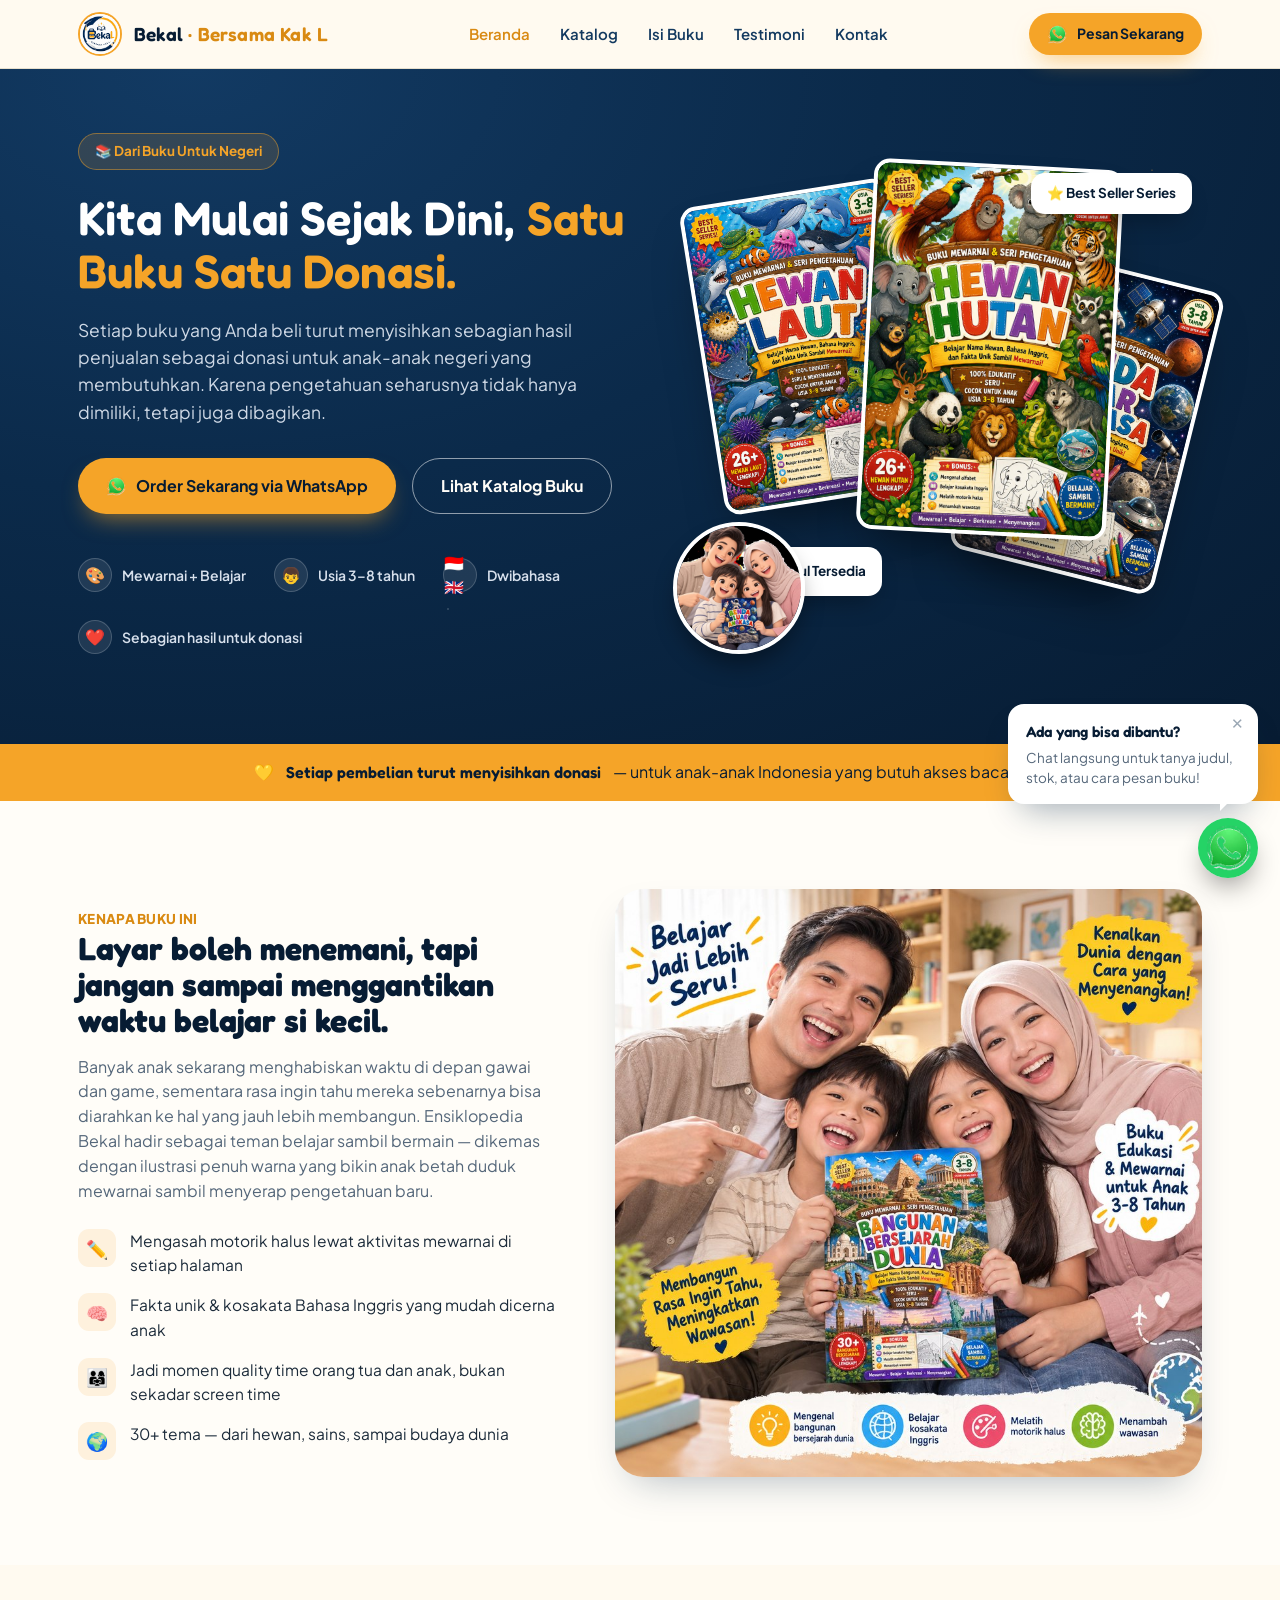
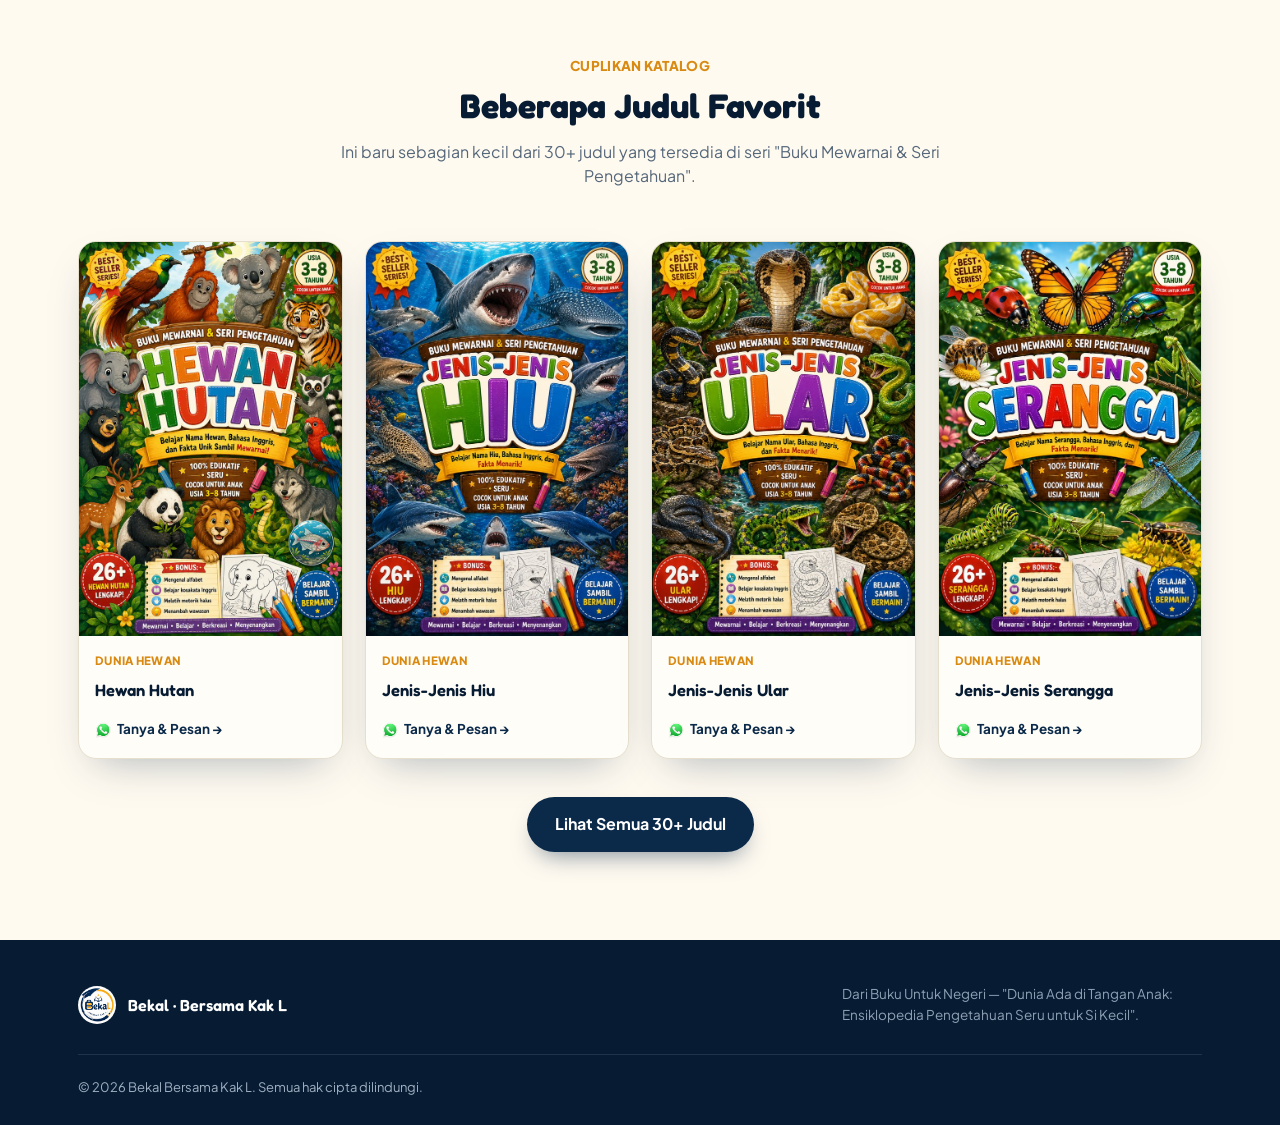
==== index.html @ 168c4c7b "Add files via upload" ====
<!DOCTYPE html>
<html lang="id">
<head>
<meta charset="UTF-8">
<meta name="viewport" content="width=device-width, initial-scale=1.0">
<title>Dari Buku Untuk Negeri — Ensiklopedia Pengetahuan Seru untuk Si Kecil | Bekal</title>
<meta name="description" content="Buku mewarnai & ensiklopedia pengetahuan untuk anak usia 3-8 tahun. Setiap pembelian turut berdonasi untuk anak-anak negeri yang membutuhkan.">
<link rel="preconnect" href="https://fonts.googleapis.com">
<link rel="preconnect" href="https://fonts.gstatic.com" crossorigin>
<link href="https://fonts.googleapis.com/css2?family=Fredoka:wght@400;500;600;700&family=Plus+Jakarta+Sans:ital,wght@0,400;0,500;0,600;0,700;0,800;1,500&display=swap" rel="stylesheet">
<link rel="stylesheet" href="css/style.css">
</head>
<body>

<header>
  <div class="nav">
    <a class="brand" href="index.html">
      <img src="images/logo.jpg" alt="Logo Bekal Bersama Kak L">
      <span class="brand-name">Bekal<span> · Bersama Kak L</span></span>
    </a>
    <nav class="nav-links">
      <a href="index.html" class="active">Beranda</a>
      <a href="katalog.html">Katalog</a>
      <a href="isi-buku.html">Isi Buku</a>
      <a href="testimoni.html">Testimoni</a>
      <a href="kontak.html">Kontak</a>
    </nav>
    <div class="nav-cta">
      <a class="btn btn-gold btn-small" href="https://wa.me/6282175756560?text=Halo%20Kak%20L%2C%20saya%20mau%20pesan%20buku%20Ensiklopedia%20Pengetahuan%20untuk%20anak%20saya" target="_blank" rel="noopener">
        <img src="images/icons/wa-icon.png" alt="" class="wa-ico"> <span class="long">Pesan Sekarang</span>
      </a>
    </div>
  </div>
</header>

<section class="hero" id="top">
  <div class="wrap hero-grid">
    <div>
      <div class="eyebrow-pill">📚 Dari Buku Untuk Negeri</div>
      <h1>Kita Mulai Sejak Dini, <em>Satu Buku Satu Donasi.</em></h1>
      <p class="sub">Setiap buku yang Anda beli turut menyisihkan sebagian hasil penjualan sebagai donasi untuk anak-anak negeri yang membutuhkan. Karena pengetahuan seharusnya tidak hanya dimiliki, tetapi juga dibagikan.</p>
      <div class="hero-actions">
        <a class="btn btn-gold" href="https://wa.me/6282175756560?text=Halo%20Kak%20L%2C%20saya%20mau%20pesan%20buku%20Ensiklopedia%20Pengetahuan%20untuk%20anak%20saya" target="_blank" rel="noopener">
          <img src="images/icons/wa-icon.png" alt="" class="wa-ico"> Order Sekarang via WhatsApp
        </a>
        <a class="btn btn-outline" href="katalog.html">Lihat Katalog Buku</a>
      </div>
      <div class="trust-row">
        <div class="trust-item"><span class="dot">🎨</span> Mewarnai + Belajar</div>
        <div class="trust-item"><span class="dot">👦</span> Usia 3–8 tahun</div>
        <div class="trust-item"><span class="dot">🇮🇩🇬🇧</span> Dwibahasa</div>
        <div class="trust-item"><span class="dot">❤️</span> Sebagian hasil untuk donasi</div>
      </div>
    </div>
    <div class="hero-stack">
      <div class="stack-card stack-1" data-slug="hewan-laut"><img src="images/covers/hewan-laut.jpg" alt="Cover buku Jenis-Jenis Hewan Laut"></div>
      <div class="stack-card stack-2" data-slug="hewan-hutan"><img src="images/covers/hewan-hutan.jpg" alt="Cover buku Hewan Hutan"></div>
      <div class="stack-card stack-3" data-slug="luar-angkasa"><img src="images/covers/luar-angkasa.jpg" alt="Cover buku Benda Luar Angkasa"></div>
      <div class="badge-float b1"><span class="num">30+</span> Judul Tersedia</div>
      <div class="badge-float b2">⭐ Best Seller Series</div>
      <div class="kid-peek" aria-hidden="true">
        <img src="images/promo/family-photo-2.jpg" alt="">
      </div>
    </div>
  </div>
</section>

<div class="strip">
  <div class="wrap">
    <span>💛</span> <strong>Setiap pembelian turut menyisihkan donasi</strong> — untuk anak-anak Indonesia yang butuh akses bacaan
  </div>
</div>

<section class="why" id="kenapa">
  <div class="wrap why-grid">
    <div class="why-copy reveal">
      <span class="kicker">KENAPA BUKU INI</span>
      <h2>Layar boleh menemani, tapi jangan sampai menggantikan waktu belajar si kecil.</h2>
      <p>Banyak anak sekarang menghabiskan waktu di depan gawai dan game, sementara rasa ingin tahu mereka sebenarnya bisa diarahkan ke hal yang jauh lebih membangun. Ensiklopedia Bekal hadir sebagai teman belajar sambil bermain — dikemas dengan ilustrasi penuh warna yang bikin anak betah duduk mewarnai sambil menyerap pengetahuan baru.</p>
      <ul class="why-list">
        <li><span class="ico">✏️</span> Mengasah motorik halus lewat aktivitas mewarnai di setiap halaman</li>
        <li><span class="ico">🧠</span> Fakta unik & kosakata Bahasa Inggris yang mudah dicerna anak</li>
        <li><span class="ico">👨‍👩‍👧</span> Jadi momen quality time orang tua dan anak, bukan sekadar screen time</li>
        <li><span class="ico">🌍</span> 30+ tema — dari hewan, sains, sampai budaya dunia</li>
      </ul>
    </div>
    <div class="why-visual reveal">
      <img src="images/promo/family-photo.jpg" alt="Ayah, ibu, dan dua anak tersenyum bahagia sambil memegang buku Bangunan Bersejarah Dunia">
    </div>
  </div>
</section>

<section class="catalog" id="katalog-preview">
  <div class="wrap">
    <div class="section-head">
      <span class="kicker">CUPLIKAN KATALOG</span>
      <h2>Beberapa Judul Favorit</h2>
      <p>Ini baru sebagian kecil dari 30+ judul yang tersedia di seri "Buku Mewarnai & Seri Pengetahuan".</p>
    </div>
    <div class="cat-grid" id="catPreview">
      <!-- diisi otomatis oleh scripts/main.js -->
    </div>
    <div class="cat-more">
      <a class="btn btn-navy" href="katalog.html">Lihat Semua 30+ Judul</a>
    </div>
  </div>
</section>

<footer>
  <div class="wrap">
    <div class="foot-top">
      <div class="foot-brand">
        <img src="images/logo.jpg" alt="Logo Bekal">
        <span>Bekal · Bersama Kak L</span>
      </div>
      <div style="max-width:360px; font-size:13.5px; color:#8fa1b5;">
        Dari Buku Untuk Negeri — "Dunia Ada di Tangan Anak: Ensiklopedia Pengetahuan Seru untuk Si Kecil".
      </div>
    </div>
    <div class="foot-bottom">
      <span>© 2026 Bekal Bersama Kak L. Semua hak cipta dilindungi.</span>
    </div>
  </div>
</footer>

<div class="float-wa-wrap">
  <div class="wa-tooltip" id="waTooltip">
    <button class="wa-tooltip-close" id="waTooltipClose" aria-label="Tutup">✕</button>
    <p class="wa-tooltip-title">Ada yang bisa dibantu?</p>
    <p class="wa-tooltip-text">Chat langsung untuk tanya judul, stok, atau cara pesan buku!</p>
  </div>
  <a class="float-wa" href="https://wa.me/6282175756560?text=Halo%20Kak%20L%2C%20saya%20mau%20pesan%20buku%20Ensiklopedia%20Pengetahuan%20untuk%20anak%20saya" target="_blank" rel="noopener" aria-label="Order sekarang via WhatsApp">
    <span class="float-wa-ring"></span>
    <span class="float-wa-icon"><img src="images/icons/wa-icon.png" alt="Chat WhatsApp"></span>
  </a>
</div>

<script src="scripts/books.js"></script>
<script src="scripts/reviews.js"></script>
<script src="scripts/main.js"></script>
<script src="scripts/interactive.js"></script>

</body>
</html>
---- css/style.css ----
:root{
  --navy: #0b2a4a;
  --navy-deep: #071c33;
  --navy-soft: #12395f;
  --gold: #f5a428;
  --gold-deep: #d98a12;
  --cream: #fffaf0;
  --paper: #fffdf8;
  --ink: #1c2b3a;
  --ink-soft: #55677a;
  --line: #e7dfcd;
  --coral: #ef6f5b;
  --leaf: #3f9161;
  --radius-s: 10px;
  --radius-m: 18px;
  --radius-l: 28px;
  --shadow: 0 18px 40px -18px rgba(11,42,74,0.35);
  --maxw: 1180px;
}
*{box-sizing:border-box;}
html{scroll-behavior:smooth;}
body{
  margin:0;
  font-family:'Plus Jakarta Sans', sans-serif;
  color:var(--ink);
  background:var(--cream);
  line-height:1.55;
  -webkit-font-smoothing:antialiased;
}
img{max-width:100%; display:block;}
a{color:inherit;}
h1,h2,h3,h4{
  font-family:'Fredoka', sans-serif;
  margin:0;
  line-height:1.12;
  color:var(--navy-deep);
}
.wrap{max-width:var(--maxw); margin:0 auto; padding:0 28px;}
.btn{
  display:inline-flex; align-items:center; gap:10px;
  font-family:'Plus Jakarta Sans', sans-serif;
  font-weight:700; font-size:16px;
  padding:15px 28px; border-radius:999px;
  text-decoration:none; cursor:pointer; border:none;
  transition:transform .18s ease, box-shadow .18s ease;
  white-space:nowrap;
}
.btn:hover{transform:translateY(-2px);}
.btn-gold{
  background:var(--gold); color:var(--navy-deep);
  box-shadow:0 12px 24px -10px rgba(245,164,40,0.65);
}
.btn-gold:hover{background:var(--gold-deep);}
.btn-outline{
  background:transparent; color:var(--paper);
  border:1.5px solid rgba(255,255,255,0.55);
}
.btn-outline:hover{background:rgba(255,255,255,0.12);}
.btn-navy{
  background:var(--navy); color:#fff;
  box-shadow:0 12px 24px -10px rgba(11,42,74,0.55);
}
.btn-small{padding:10px 18px; font-size:14px;}
.wa-ico{width:20px; height:auto; border-radius:0; display:inline-block; vertical-align:middle;}
.wa-ico-sm{width:16px; border-radius:0;}

/* ---------- NAV ---------- */
header{
  position:sticky; top:0; z-index:50;
  background:rgba(255,250,240,0.92);
  backdrop-filter:blur(8px);
  border-bottom:1px solid var(--line);
}
.nav{
  display:flex; align-items:center; justify-content:space-between;
  padding:12px 28px; max-width:var(--maxw); margin:0 auto;
}
.brand{display:flex; align-items:center; gap:12px; text-decoration:none;}
.brand img{width:44px; height:44px; border-radius:50%; object-fit:cover; border:2px solid var(--gold);}
.brand-name{font-family:'Fredoka'; font-weight:600; font-size:19px; color:var(--navy-deep); letter-spacing:.2px;}
.brand-name span{color:var(--gold-deep);}
.nav-links{display:flex; gap:30px; align-items:center;}
.nav-links a{
  text-decoration:none; color:var(--navy-soft); font-weight:600; font-size:15px;
}
.nav-links a.active{color:var(--gold-deep);}
.nav-cta{display:flex; align-items:center; gap:18px;}

@media (max-width:860px){
  .nav-links{display:none;}
  .nav-cta .btn span.long{display:none;}
}

/* ---------- HERO ---------- */
.hero{
  position:relative;
  background:radial-gradient(120% 140% at 15% 0%, #123a63 0%, var(--navy) 45%, var(--navy-deep) 100%);
  color:#fff; overflow:hidden;
  padding:64px 0 90px;
}
.hero::before{
  content:"";
  position:absolute; inset:0;
  background-image:
    radial-gradient(2px 2px at 10% 20%, rgba(245,164,40,0.55) 0, transparent 60%),
    radial-gradient(2px 2px at 90% 15%, rgba(245,164,40,0.4) 0, transparent 60%),
    radial-gradient(3px 3px at 75% 70%, rgba(245,164,40,0.3) 0, transparent 60%),
    radial-gradient(2px 2px at 35% 80%, rgba(255,255,255,0.35) 0, transparent 60%);
  pointer-events:none;
}
.hero-grid{
  display:grid; grid-template-columns:1.05fr 0.95fr; gap:48px; align-items:center;
  position:relative; z-index:2;
}
.eyebrow-pill{
  display:inline-flex; align-items:center; gap:8px;
  background:rgba(245,164,40,0.15); border:1px solid rgba(245,164,40,0.45);
  color:var(--gold); font-weight:700; font-size:13.5px;
  padding:7px 16px; border-radius:999px; margin-bottom:22px;
}
.hero h1{
  font-size:47px; color:#fff; font-weight:600; letter-spacing:.2px;
  max-width:600px;
}
.hero h1 em{
  font-style:normal; color:var(--gold);
}
.hero p.sub{
  margin-top:20px; font-size:17.5px; color:#cfd9e6; max-width:520px;
}
.hero-actions{display:flex; gap:16px; margin-top:32px; flex-wrap:wrap;}
.trust-row{
  display:flex; gap:28px; margin-top:44px; flex-wrap:wrap;
}
.trust-item{display:flex; align-items:center; gap:10px; color:#d7e0ec; font-size:14px; font-weight:600;}
.trust-item .dot{
  width:34px; height:34px; border-radius:50%; background:rgba(255,255,255,0.09);
  display:flex; align-items:center; justify-content:center; font-size:16px; flex-shrink:0;
  border:1px solid rgba(255,255,255,0.18);
}

.hero-stack{position:relative; height:460px;}
.stack-card{
  position:absolute; width:230px; border-radius:16px; overflow:hidden;
  box-shadow:0 30px 50px -20px rgba(0,0,0,0.55);
  border:4px solid #fff; cursor:pointer;
  transition:transform .2s ease;
}
.stack-card:hover{transform:translateY(-6px) scale(1.02);}
.stack-card img{width:100%; height:100%; object-fit:cover;}
.stack-1{ left:2%; top:6%; transform:rotate(-9deg); width:210px; z-index:1;}
.stack-2{ left:34%; top:0; transform:rotate(3deg); width:250px; z-index:3;}
.stack-3{ left:57%; top:22%; transform:rotate(14deg); width:210px; z-index:2;}
.badge-float{
  position:absolute; background:#fff; color:var(--navy-deep);
  border-radius:14px; padding:10px 16px; font-weight:700; font-size:13.5px;
  box-shadow:0 14px 24px -10px rgba(0,0,0,0.35);
  display:flex; align-items:center; gap:8px; z-index:4;
}
.badge-float.b1{ bottom:6%; left:6%; }
.badge-float.b2{ top:2%; right:2%; }
.badge-float .num{ font-family:'Fredoka'; font-size:19px; color:var(--gold-deep);}

@media (max-width:900px){
  .hero-grid{grid-template-columns:1fr;}
  .hero h1{font-size:36px;}
  .hero-stack{height:340px; margin-top:10px;}
  .stack-1,.stack-2,.stack-3{width:150px;}
  .stack-2{left:28%;}
  .stack-3{left:56%; top:16%;}
}

/* ---------- DONATION STRIP ---------- */
.strip{
  background:var(--gold);
  color:var(--navy-deep);
  padding:16px 0;
}
.strip .wrap{display:flex; align-items:center; justify-content:center; gap:12px; text-align:center; flex-wrap:wrap;}
.strip strong{font-family:'Fredoka'; font-weight:600;}

/* ---------- SECTION HEADERS ---------- */
section{padding:88px 0;}
.section-head{max-width:640px; margin:0 auto 52px; text-align:center;}
.kicker{
  color:var(--gold-deep); font-weight:800; font-size:13.5px; letter-spacing:.3px;
}
.section-head h2{font-size:34px; margin-top:10px;}
.section-head p{color:var(--ink-soft); font-size:16px; margin-top:14px;}

/* ---------- PROBLEM / WHY ---------- */
.why{background:var(--paper);}
.why-grid{display:grid; grid-template-columns:0.9fr 1.1fr; gap:56px; align-items:center;}
.why-copy h2{font-size:32px;}
.why-copy p{color:var(--ink-soft); margin-top:16px; font-size:16px;}
.why-list{list-style:none; margin:26px 0 0; padding:0; display:flex; flex-direction:column; gap:16px;}
.why-list li{display:flex; gap:14px; align-items:flex-start; font-size:15.5px;}
.why-list .ico{
  width:38px; height:38px; border-radius:11px; background:#fef1dd; color:var(--gold-deep);
  display:flex; align-items:center; justify-content:center; font-size:18px; flex-shrink:0;
}
.why-visual{
  border-radius:var(--radius-l);
  position:relative; overflow:hidden;
  box-shadow:var(--shadow);
}
.why-visual img{width:100%; height:100%; object-fit:cover; display:block;}

/* ---------- CATALOG ---------- */
.catalog{background:var(--cream);}
.cat-grid{
  display:grid; grid-template-columns:repeat(4, 1fr); gap:22px;
}
.cat-card{
  background:var(--paper); border-radius:var(--radius-m); overflow:hidden;
  border:1px solid var(--line); box-shadow:var(--shadow);
  display:flex; flex-direction:column;
}
.cat-card .thumb{aspect-ratio:2/3; overflow:hidden; background:#eee; cursor:pointer; position:relative;}
.cat-card .thumb img{width:100%; height:100%; object-fit:cover; transition:transform .25s ease;}
.cat-card .thumb:hover img{transform:scale(1.05);}
.cat-card .thumb::after{
  content:"🔍 Lihat";
  position:absolute; right:10px; bottom:10px;
  background:rgba(11,42,74,0.85); color:#fff; font-size:11.5px; font-weight:700;
  padding:5px 10px; border-radius:999px; opacity:0; transition:opacity .2s ease;
}
.cat-card .thumb:hover::after{opacity:1;}
.cat-body{padding:16px 16px 18px; display:flex; flex-direction:column; gap:8px; flex:1;}
.cat-tag{font-size:11.5px; font-weight:800; color:var(--gold-deep); letter-spacing:.3px;}
.cat-title{font-family:'Fredoka'; font-size:16.5px; color:var(--navy-deep); font-weight:600;}
.cat-order{
  margin-top:auto; display:inline-flex; align-items:center; gap:6px;
  color:var(--navy); font-weight:700; font-size:13.5px; text-decoration:none;
  padding-top:8px;
}
.cat-order:hover{color:var(--gold-deep);}
.cat-more{text-align:center; margin-top:38px;}

@media (max-width:980px){ .cat-grid{grid-template-columns:repeat(3,1fr);} }
@media (max-width:680px){ .cat-grid{grid-template-columns:repeat(2,1fr); gap:14px;} }

/* ---------- SAMPLE PAGES ---------- */
.sample{background:var(--navy-deep); color:#fff;}
.sample .section-head h2{color:#fff;}
.sample .section-head p{color:#b9c6d6;}
.sample-grid{display:grid; grid-template-columns:1fr 1fr 1fr; gap:26px; align-items:start;}
.sample-shot{
  border-radius:16px; overflow:hidden; border:5px solid #fff;
  box-shadow:0 24px 40px -18px rgba(0,0,0,0.6);
  transform:rotate(-2deg); cursor:pointer;
}
.sample-shot:nth-child(2){transform:rotate(1.5deg); margin-top:-14px;}
.sample-shot:nth-child(3){transform:rotate(-1deg);}
.sample-feat{
  display:grid; grid-template-columns:repeat(4,1fr); gap:18px; margin-top:56px;
}
.feat-item{
  background:rgba(255,255,255,0.06); border:1px solid rgba(255,255,255,0.12);
  border-radius:16px; padding:22px 18px; text-align:center;
}
.feat-item .ico{font-size:26px;}
.feat-item h4{color:#fff; font-size:15px; margin-top:10px;}
.feat-item p{color:#aebccc; font-size:13px; margin-top:6px;}

@media (max-width:900px){
  .sample-grid{grid-template-columns:1fr 1fr;}
  .sample-shot:nth-child(3){display:none;}
  .sample-feat{grid-template-columns:repeat(2,1fr);}
}

/* ---------- TESTIMONI ---------- */
.testi{background:var(--paper);}
.testi-grid{display:grid; grid-template-columns:repeat(3,1fr); gap:24px;}
.testi-card{
  background:var(--cream); border:1px solid var(--line); border-radius:var(--radius-m);
  padding:28px 26px;
}
.testi-stars{color:var(--gold-deep); font-size:15px; letter-spacing:2px;}
.testi-quote{margin-top:14px; font-size:15px; color:var(--ink); font-style:normal;}
.testi-who{display:flex; align-items:center; gap:12px; margin-top:20px;}
.testi-avatar{
  width:42px; height:42px; border-radius:50%; background:var(--navy);
  color:#fff; display:flex; align-items:center; justify-content:center;
  font-family:'Fredoka'; font-weight:600; font-size:15px;
}
.testi-name{font-weight:700; font-size:14px; color:var(--navy-deep);}
.testi-role{font-size:12.5px; color:var(--ink-soft);}
.testi-note{
  text-align:center; font-size:12.5px; color:var(--ink-soft); margin-top:30px;
}
@media (max-width:900px){ .testi-grid{grid-template-columns:1fr;} }

/* ---------- TEAM ---------- */
.team{background:var(--cream);}
.team-grid{display:flex; justify-content:center; gap:28px; flex-wrap:wrap;}
.team-card{
  background:var(--paper); border:1px solid var(--line); border-radius:var(--radius-m);
  padding:26px; text-align:center; width:210px; box-shadow:var(--shadow);
}
.team-avatar{
  width:84px; height:84px; border-radius:50%; margin:0 auto 14px;
  background:linear-gradient(145deg, var(--navy), var(--navy-soft));
  color:var(--gold); display:flex; align-items:center; justify-content:center;
  font-family:'Fredoka'; font-size:26px; font-weight:600;
  border:3px solid var(--gold);
}
.team-name{font-family:'Fredoka'; font-size:16.5px; color:var(--navy-deep); font-weight:600;}
.team-role{font-size:12.5px; color:var(--ink-soft); margin-top:4px;}

/* ---------- CTA / KONTAK ---------- */
.cta{
  background:radial-gradient(120% 160% at 85% 20%, #123a63 0%, var(--navy) 45%, var(--navy-deep) 100%);
  color:#fff; text-align:center;
}
.cta h2{color:#fff; font-size:34px; max-width:620px; margin:0 auto;}
.cta p{color:#cfd9e6; margin-top:16px; max-width:520px; margin-left:auto; margin-right:auto;}
.cta-actions{display:flex; gap:16px; justify-content:center; margin-top:32px; flex-wrap:wrap;}
.contact-row{
  display:flex; justify-content:center; gap:36px; margin-top:44px; flex-wrap:wrap;
}
.contact-item{display:flex; align-items:center; gap:10px; color:#dbe4ef; font-size:14.5px; font-weight:600;}
.contact-item .dot{
  width:36px; height:36px; border-radius:50%; background:rgba(255,255,255,0.09);
  display:flex; align-items:center; justify-content:center; font-size:16px;
  border:1px solid rgba(255,255,255,0.18);
}

/* ---------- FOOTER ---------- */
footer{background:var(--navy-deep); color:#9fb0c2; padding:44px 0 28px;}
.foot-top{display:flex; justify-content:space-between; align-items:center; flex-wrap:wrap; gap:20px; padding-bottom:28px; border-bottom:1px solid rgba(255,255,255,0.1);}
.foot-brand{display:flex; align-items:center; gap:12px;}
.foot-brand img{width:38px; height:38px; border-radius:50%;}
.foot-brand span{font-family:'Fredoka'; color:#fff; font-weight:600; font-size:16px;}
.foot-bottom{display:flex; justify-content:space-between; padding-top:22px; font-size:13px; flex-wrap:wrap; gap:10px;}

::selection{background:var(--gold); color:var(--navy-deep);}
.reveal{opacity:0; transform:translateY(16px); transition:opacity .6s ease, transform .6s ease;}
.reveal.in{opacity:1; transform:none;}

/* ---------- COVER POPUP / LIGHTBOX ---------- */
.lightbox{
  position:fixed; inset:0; z-index:200;
  background:rgba(7,28,51,0.82);
  display:flex; align-items:center; justify-content:center;
  padding:24px;
  opacity:0; visibility:hidden;
  transition:opacity .22s ease;
}
.lightbox.open{opacity:1; visibility:visible;}
.lightbox-box{
  background:var(--paper); border-radius:var(--radius-l);
  max-width:760px; width:100%; max-height:90vh; overflow:auto;
  display:grid; grid-template-columns:0.85fr 1fr;
  box-shadow:0 40px 80px -20px rgba(0,0,0,0.5);
  transform:scale(.94) translateY(10px);
  transition:transform .22s ease;
}
.lightbox.open .lightbox-box{transform:scale(1) translateY(0);}
.lightbox-img{background:var(--navy-deep); display:flex; align-items:center; justify-content:center; padding:20px;}
.lightbox-img img{border-radius:12px; max-height:70vh; box-shadow:0 20px 40px -15px rgba(0,0,0,0.5);}
.lightbox-info{padding:32px 30px; display:flex; flex-direction:column;}
.lightbox-tag{font-size:11.5px; font-weight:800; color:var(--gold-deep); letter-spacing:.3px;}
.lightbox-title{font-family:'Fredoka'; font-size:24px; margin-top:8px; color:var(--navy-deep);}
.lightbox-desc{color:var(--ink-soft); font-size:14.5px; margin-top:14px; line-height:1.6;}
.lightbox-actions{margin-top:auto; padding-top:22px;}
.lightbox-close{
  position:absolute; top:16px; right:16px;
  width:38px; height:38px; border-radius:50%;
  background:rgba(255,255,255,0.15); color:#fff; border:1px solid rgba(255,255,255,0.3);
  font-size:18px; cursor:pointer; display:flex; align-items:center; justify-content:center;
  z-index:2;
}
.lightbox-close:hover{background:rgba(255,255,255,0.28);}
body.lb-open{overflow:hidden;}

@media (max-width:640px){
  .lightbox-box{grid-template-columns:1fr; max-height:92vh;}
  .lightbox-img{padding:16px;}
  .lightbox-img img{max-height:42vh;}
}

/* ---------- KID MASCOTS ---------- */
.kid-peek{
  position:absolute; left:-18px; bottom:-30px; width:132px; height:132px; z-index:5;
  animation:bob 3.4s ease-in-out infinite;
  border-radius:50%; overflow:hidden; border:4px solid #fff;
  box-shadow:0 14px 24px -6px rgba(0,0,0,0.45);
}
.kid-peek img{width:100%; height:100%; object-fit:cover; object-position:top center;}
@keyframes bob{
  0%,100%{ transform:translateY(0) rotate(-2deg); }
  50%{ transform:translateY(-10px) rotate(2deg); }
}
@media (max-width:900px){ .kid-peek{display:none;} }

/* ---------- CATALOG FILTER CHIPS ---------- */
.cat-filter{
  display:flex; gap:10px; justify-content:center; flex-wrap:wrap; margin-bottom:34px;
}
.chip{
  border:1.5px solid var(--line); background:var(--paper); color:var(--ink-soft);
  padding:9px 18px; border-radius:999px; font-weight:700; font-size:13.5px; cursor:pointer;
  transition:background .18s ease, color .18s ease, border-color .18s ease;
}
.chip:hover{border-color:var(--gold);}
.chip.active{background:var(--navy); color:#fff; border-color:var(--navy);}

/* ---------- BUTTON: navy outline (light backgrounds) ---------- */
.btn-outline-navy{
  background:transparent; color:var(--navy); border:1.5px solid var(--navy);
}
.btn-outline-navy:hover{background:var(--navy); color:#fff;}

/* ---------- COLOR / MEWARNAI DEMO ---------- */
.color-demo{background:var(--paper);}
.color-demo-box{
  display:grid; grid-template-columns:1fr 1fr; gap:44px; align-items:center;
  background:var(--cream); border:1px solid var(--line); border-radius:var(--radius-l);
  padding:40px; max-width:880px; margin:0 auto;
}
.color-demo-canvas{
  background:#fff; border-radius:var(--radius-m); padding:18px;
  border:1px dashed var(--line);
}
.color-demo-canvas svg{width:100%; height:auto;}
.cd-part{cursor:pointer; stroke:#d9c9a3; stroke-width:1.5; transition:filter .15s ease;}
.cd-part:hover{filter:brightness(0.94);}
.color-demo-tools{display:flex; flex-direction:column; gap:16px;}
.swatches{display:flex; flex-wrap:wrap; gap:10px;}
.swatch{
  width:36px; height:36px; border-radius:50%; border:3px solid #fff;
  box-shadow:0 0 0 2px var(--line); cursor:pointer; padding:0;
}
.swatch.active{box-shadow:0 0 0 3px var(--navy);}
.color-demo-hint{font-size:14px; color:var(--ink-soft); margin:0;}

@media (max-width:760px){
  .color-demo-box{grid-template-columns:1fr; padding:26px;}
}

/* ---------- FAQ ACCORDION ---------- */
.faq{background:var(--cream);}
.faq-list{max-width:760px; margin:0 auto; display:flex; flex-direction:column; gap:12px;}
.faq-item{
  background:var(--paper); border:1px solid var(--line); border-radius:16px; overflow:hidden;
}
.faq-q{
  width:100%; text-align:left; background:none; border:none; cursor:pointer;
  padding:18px 22px; display:flex; justify-content:space-between; align-items:center;
  font-family:'Plus Jakarta Sans'; font-weight:700; font-size:15.5px; color:var(--navy-deep);
}
.faq-caret{
  color:var(--gold-deep); font-size:20px; font-weight:800; transition:transform .2s ease; flex-shrink:0; margin-left:14px;
}
.faq-item.open .faq-caret{transform:rotate(45deg);}
.faq-a{
  max-height:0; overflow:hidden; transition:max-height .28s ease;
  padding:0 22px;
}
.faq-item.open .faq-a{max-height:200px; padding:0 22px 20px;}
.faq-a p{margin:0; color:var(--ink-soft); font-size:14.5px; line-height:1.6;}

/* ---------- FLOATING WHATSAPP BUTTON ---------- */
.float-wa-wrap{
  position:fixed; right:22px; bottom:22px; z-index:150;
  display:flex; flex-direction:column; align-items:flex-end; gap:14px;
}
.float-wa{
  position:relative;
  width:60px; height:60px; border-radius:50%;
  display:flex; align-items:center; justify-content:center;
  text-decoration:none; box-shadow:0 14px 28px -8px rgba(0,0,0,0.45);
  background:#fff; padding:6px;
}
.float-wa-icon{position:relative; z-index:2; width:100%; height:100%; display:flex; border-radius:50%; overflow:hidden;}
.float-wa-icon img{width:100%; height:100%; object-fit:contain;}
.float-wa-ring{
  position:absolute; inset:0; border-radius:50%; background:#25D366;
  animation:pulse-ring 2.2s ease-out infinite;
}
@keyframes pulse-ring{
  0%{ transform:scale(1); opacity:0.5; }
  100%{ transform:scale(1.6); opacity:0; }
}
@media (prefers-reduced-motion: reduce){
  .kid-peek, .float-wa-ring{animation:none;}
}
@media (max-width:640px){
  .float-wa{width:54px; height:54px;}
  .float-wa-wrap{right:16px; bottom:16px;}
}

/* ---------- WA TOOLTIP BUBBLE ---------- */
.wa-tooltip{
  position:relative; max-width:250px;
  background:#fff; border-radius:16px; padding:16px 18px;
  box-shadow:0 18px 34px -14px rgba(11,42,74,0.4);
  opacity:0; transform:translateY(8px) scale(0.96);
  pointer-events:none; transition:opacity .25s ease, transform .25s ease;
}
.wa-tooltip.show{opacity:1; transform:translateY(0) scale(1); pointer-events:auto;}
.wa-tooltip-title{font-family:'Fredoka'; font-weight:600; font-size:15px; color:var(--navy-deep); margin:0 0 4px;}
.wa-tooltip-text{font-size:13.5px; color:var(--ink-soft); margin:0; line-height:1.5;}
.wa-tooltip-close{
  position:absolute; top:8px; right:10px; background:none; border:none;
  font-size:15px; color:#9aa7b4; cursor:pointer; line-height:1; padding:4px;
}
.wa-tooltip-close:hover{color:var(--ink);}
.wa-tooltip::after{
  content:""; position:absolute; right:24px; bottom:-7px;
  width:14px; height:14px; background:#fff;
  clip-path:polygon(0 0, 100% 0, 0 100%);
}
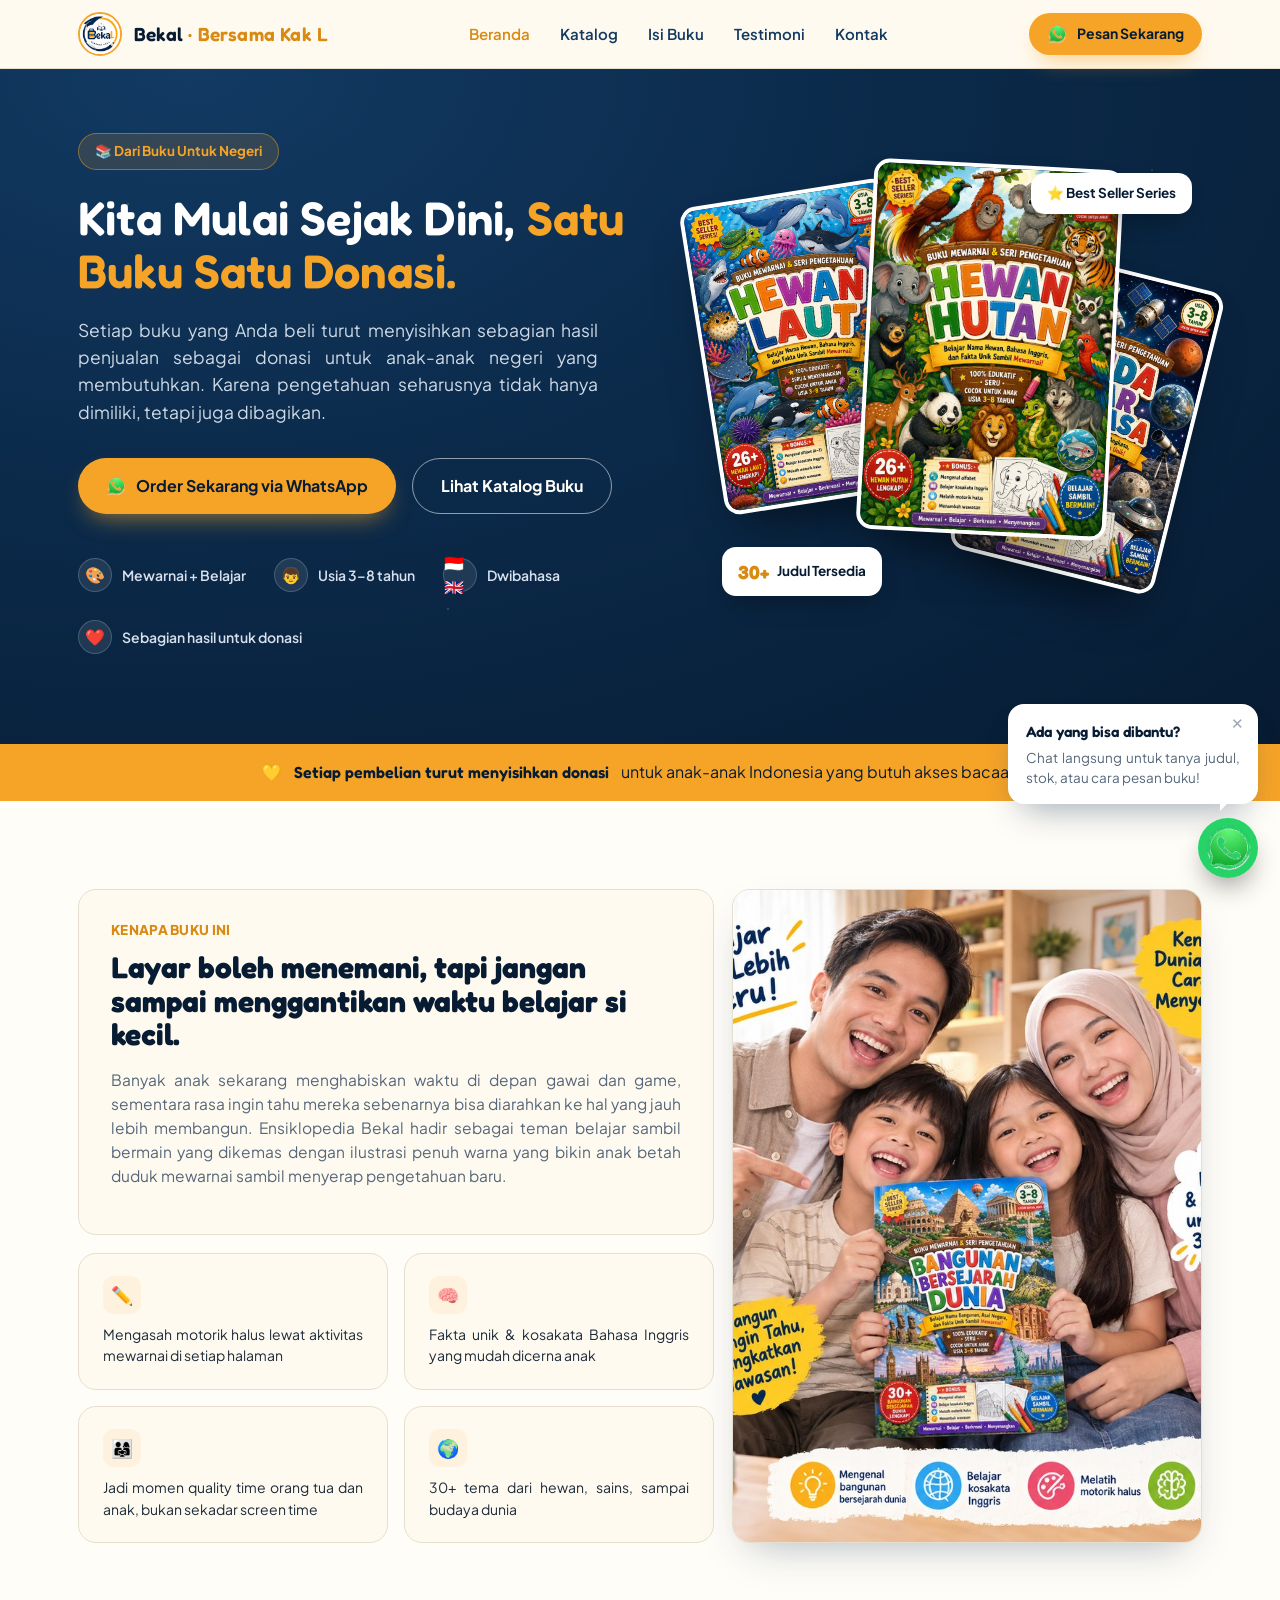
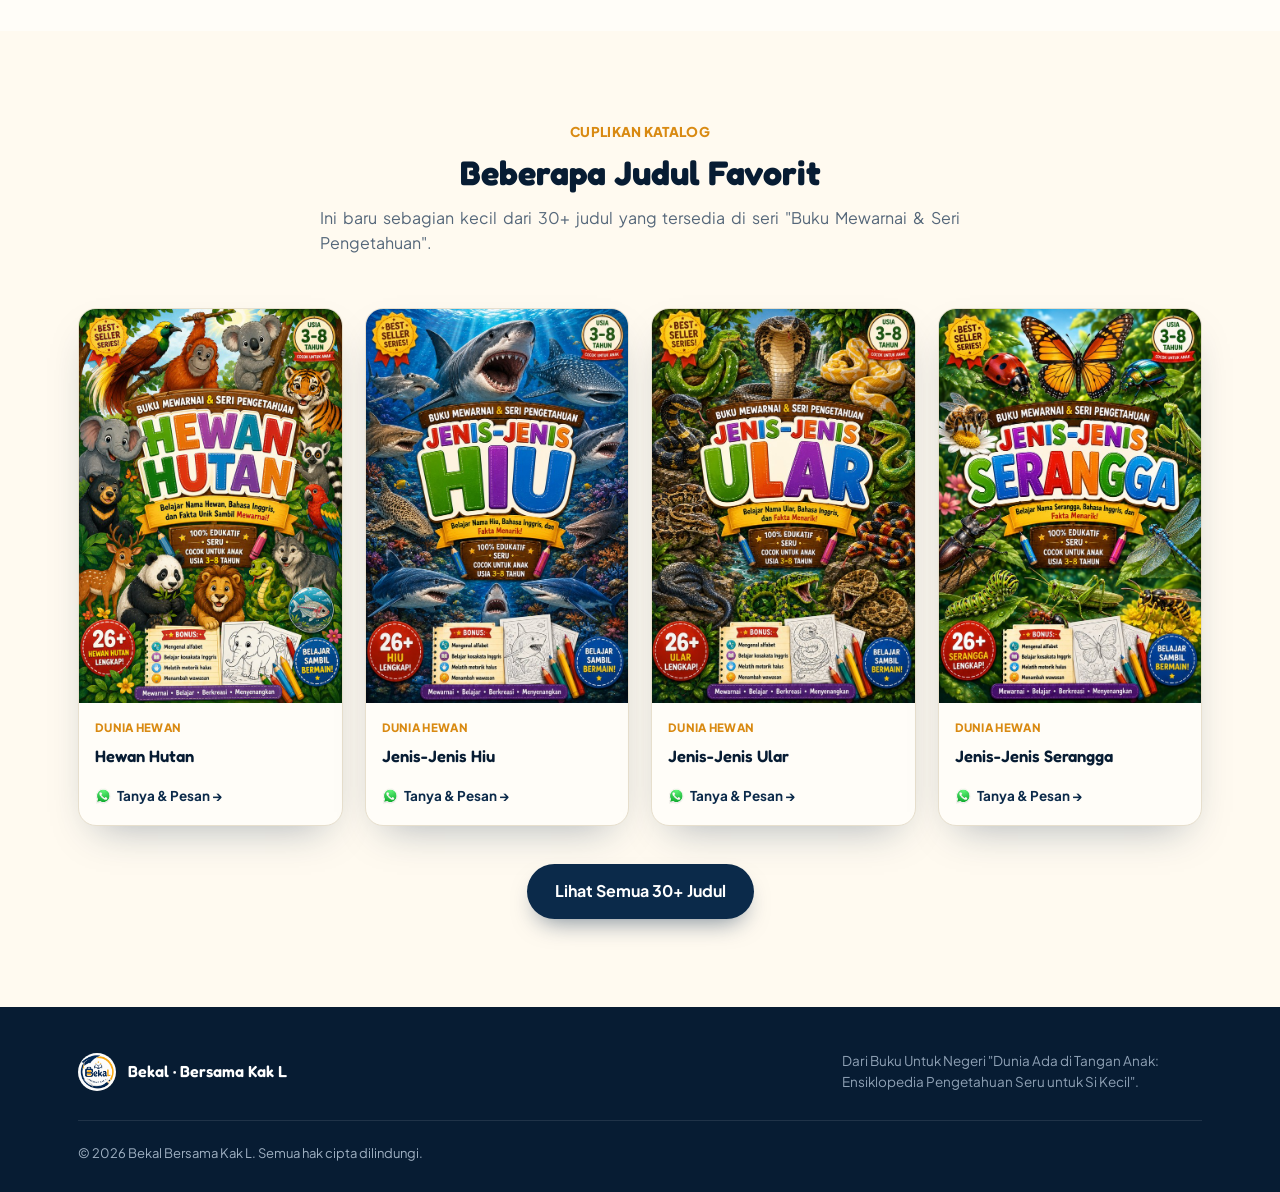
==== commit 50f4b6ee: "ok" ====
--- a/index.html
+++ b/index.html
@@ -3,7 +3,7 @@
 <head>
 <meta charset="UTF-8">
 <meta name="viewport" content="width=device-width, initial-scale=1.0">
-<title>Dari Buku Untuk Negeri — Ensiklopedia Pengetahuan Seru untuk Si Kecil | Bekal</title>
+<title>Dari Buku Untuk Negeri: Ensiklopedia Pengetahuan Seru untuk Si Kecil | Bekal</title>
 <meta name="description" content="Buku mewarnai & ensiklopedia pengetahuan untuk anak usia 3-8 tahun. Setiap pembelian turut berdonasi untuk anak-anak negeri yang membutuhkan.">
 <link rel="preconnect" href="https://fonts.googleapis.com">
 <link rel="preconnect" href="https://fonts.gstatic.com" crossorigin>
@@ -18,7 +18,7 @@
       <img src="images/logo.jpg" alt="Logo Bekal Bersama Kak L">
       <span class="brand-name">Bekal<span> · Bersama Kak L</span></span>
     </a>
-    <nav class="nav-links">
+    <nav class="nav-links" id="navLinks">
       <a href="index.html" class="active">Beranda</a>
       <a href="katalog.html">Katalog</a>
       <a href="isi-buku.html">Isi Buku</a>
@@ -29,6 +29,9 @@
       <a class="btn btn-gold btn-small" href="https://wa.me/6282175756560?text=Halo%20Kak%20L%2C%20saya%20mau%20pesan%20buku%20Ensiklopedia%20Pengetahuan%20untuk%20anak%20saya" target="_blank" rel="noopener">
         <img src="images/icons/wa-icon.png" alt="" class="wa-ico"> <span class="long">Pesan Sekarang</span>
       </a>
+      <button class="nav-toggle" id="navToggle" aria-label="Buka menu" aria-expanded="false">
+        <span></span><span></span><span></span>
+      </button>
     </div>
   </div>
 </header>
@@ -58,34 +61,46 @@
       <div class="stack-card stack-3" data-slug="luar-angkasa"><img src="images/covers/luar-angkasa.jpg" alt="Cover buku Benda Luar Angkasa"></div>
       <div class="badge-float b1"><span class="num">30+</span> Judul Tersedia</div>
       <div class="badge-float b2">⭐ Best Seller Series</div>
-      <div class="kid-peek" aria-hidden="true">
-        <img src="images/promo/family-photo-2.jpg" alt="">
-      </div>
     </div>
   </div>
 </section>
 
 <div class="strip">
   <div class="wrap">
-    <span>💛</span> <strong>Setiap pembelian turut menyisihkan donasi</strong> — untuk anak-anak Indonesia yang butuh akses bacaan
+    <span>💛</span> <strong>Setiap pembelian turut menyisihkan donasi</strong> untuk anak-anak Indonesia yang butuh akses bacaan
   </div>
 </div>
 
 <section class="why" id="kenapa">
-  <div class="wrap why-grid">
-    <div class="why-copy reveal">
-      <span class="kicker">KENAPA BUKU INI</span>
-      <h2>Layar boleh menemani, tapi jangan sampai menggantikan waktu belajar si kecil.</h2>
-      <p>Banyak anak sekarang menghabiskan waktu di depan gawai dan game, sementara rasa ingin tahu mereka sebenarnya bisa diarahkan ke hal yang jauh lebih membangun. Ensiklopedia Bekal hadir sebagai teman belajar sambil bermain — dikemas dengan ilustrasi penuh warna yang bikin anak betah duduk mewarnai sambil menyerap pengetahuan baru.</p>
-      <ul class="why-list">
-        <li><span class="ico">✏️</span> Mengasah motorik halus lewat aktivitas mewarnai di setiap halaman</li>
-        <li><span class="ico">🧠</span> Fakta unik & kosakata Bahasa Inggris yang mudah dicerna anak</li>
-        <li><span class="ico">👨‍👩‍👧</span> Jadi momen quality time orang tua dan anak, bukan sekadar screen time</li>
-        <li><span class="ico">🌍</span> 30+ tema — dari hewan, sains, sampai budaya dunia</li>
-      </ul>
-    </div>
-    <div class="why-visual reveal">
-      <img src="images/promo/family-photo.jpg" alt="Ayah, ibu, dan dua anak tersenyum bahagia sambil memegang buku Bangunan Bersejarah Dunia">
+  <div class="wrap">
+    <div class="why-bento">
+      <div class="bento-card bento-intro reveal">
+        <span class="kicker">KENAPA BUKU INI</span>
+        <h2>Layar boleh menemani, tapi jangan sampai menggantikan waktu belajar si kecil.</h2>
+        <p>Banyak anak sekarang menghabiskan waktu di depan gawai dan game, sementara rasa ingin tahu mereka sebenarnya bisa diarahkan ke hal yang jauh lebih membangun. Ensiklopedia Bekal hadir sebagai teman belajar sambil bermain yang dikemas dengan ilustrasi penuh warna yang bikin anak betah duduk mewarnai sambil menyerap pengetahuan baru.</p>
+      </div>
+      <div class="bento-card bento-photo photo-zoom reveal" role="button" tabindex="0" aria-label="Lihat foto lebih besar">
+        <img src="images/promo/family-photo.jpg" alt="Ayah, ibu, dan dua anak tersenyum bahagia sambil memegang buku Bangunan Bersejarah Dunia">
+        <span class="zoom-hint">🔍 Lihat</span>
+      </div>
+      <div class="bento-feats">
+        <div class="bento-card bento-feat reveal">
+          <span class="ico">✏️</span>
+          <p>Mengasah motorik halus lewat aktivitas mewarnai di setiap halaman</p>
+        </div>
+        <div class="bento-card bento-feat reveal">
+          <span class="ico">🧠</span>
+          <p>Fakta unik & kosakata Bahasa Inggris yang mudah dicerna anak</p>
+        </div>
+        <div class="bento-card bento-feat reveal">
+          <span class="ico">👨‍👩‍👧</span>
+          <p>Jadi momen quality time orang tua dan anak, bukan sekadar screen time</p>
+        </div>
+        <div class="bento-card bento-feat reveal">
+          <span class="ico">🌍</span>
+          <p>30+ tema dari hewan, sains, sampai budaya dunia</p>
+        </div>
+      </div>
     </div>
   </div>
 </section>
@@ -114,7 +129,7 @@
         <span>Bekal · Bersama Kak L</span>
       </div>
       <div style="max-width:360px; font-size:13.5px; color:#8fa1b5;">
-        Dari Buku Untuk Negeri — "Dunia Ada di Tangan Anak: Ensiklopedia Pengetahuan Seru untuk Si Kecil".
+        Dari Buku Untuk Negeri "Dunia Ada di Tangan Anak: Ensiklopedia Pengetahuan Seru untuk Si Kecil".
       </div>
     </div>
     <div class="foot-bottom">
--- a/css/style.css
+++ b/css/style.css
@@ -18,7 +18,7 @@
   --maxw: 1180px;
 }
 *{box-sizing:border-box;}
-html{scroll-behavior:smooth;}
+html{scroll-behavior:smooth; overflow-x:hidden;}
 body{
   margin:0;
   font-family:'Plus Jakarta Sans', sans-serif;
@@ -26,8 +26,10 @@
   background:var(--cream);
   line-height:1.55;
   -webkit-font-smoothing:antialiased;
+  overflow-x:hidden;
 }
 img{max-width:100%; display:block;}
+p{text-align:justify; text-align-last:left;}
 a{color:inherit;}
 h1,h2,h3,h4{
   font-family:'Fredoka', sans-serif;
@@ -74,6 +76,7 @@
 .nav{
   display:flex; align-items:center; justify-content:space-between;
   padding:12px 28px; max-width:var(--maxw); margin:0 auto;
+  position:relative;
 }
 .brand{display:flex; align-items:center; gap:12px; text-decoration:none;}
 .brand img{width:44px; height:44px; border-radius:50%; object-fit:cover; border:2px solid var(--gold);}
@@ -85,9 +88,34 @@
 }
 .nav-links a.active{color:var(--gold-deep);}
 .nav-cta{display:flex; align-items:center; gap:18px;}
+.nav-toggle{
+  display:none; background:none; border:none; cursor:pointer;
+  width:38px; height:38px; padding:0; align-items:center; justify-content:center;
+  flex-direction:column; gap:5px;
+}
+.nav-toggle span{width:22px; height:2.5px; background:var(--navy-deep); border-radius:2px; transition:transform .2s ease, opacity .2s ease;}
+.nav-toggle.open span:nth-child(1){transform:translateY(7.5px) rotate(45deg);}
+.nav-toggle.open span:nth-child(2){opacity:0;}
+.nav-toggle.open span:nth-child(3){transform:translateY(-7.5px) rotate(-45deg);}
+
+@media (max-width:480px){
+  .brand-name span{display:none;}
+  .nav{padding:10px 16px;}
+  .wrap{padding:0 18px;}
+}
 
 @media (max-width:860px){
-  .nav-links{display:none;}
+  .nav-links{
+    display:flex; flex-direction:column; gap:0; align-items:stretch;
+    position:absolute; top:100%; left:0; right:0;
+    background:var(--paper); border-bottom:1px solid var(--line);
+    box-shadow:0 18px 30px -18px rgba(11,42,74,0.35);
+    max-height:0; overflow:hidden; opacity:0;
+    transition:max-height .25s ease, opacity .2s ease;
+  }
+  .nav-links.open{max-height:340px; opacity:1;}
+  .nav-links a{padding:14px 28px; border-bottom:1px solid var(--line); font-size:16px;}
+  .nav-toggle{display:flex;}
   .nav-cta .btn span.long{display:none;}
 }
 
@@ -182,6 +210,11 @@
 /* ---------- SECTION HEADERS ---------- */
 section{padding:88px 0;}
 .section-head{max-width:640px; margin:0 auto 52px; text-align:center;}
+@media (max-width:640px){
+  section{padding:52px 0;}
+  .section-head{margin:0 auto 34px;}
+  .hero{padding:44px 0 60px;}
+}
 .kicker{
   color:var(--gold-deep); font-weight:800; font-size:13.5px; letter-spacing:.3px;
 }
@@ -190,21 +223,47 @@
 
 /* ---------- PROBLEM / WHY ---------- */
 .why{background:var(--paper);}
-.why-grid{display:grid; grid-template-columns:0.9fr 1.1fr; gap:56px; align-items:center;}
-.why-copy h2{font-size:32px;}
-.why-copy p{color:var(--ink-soft); margin-top:16px; font-size:16px;}
-.why-list{list-style:none; margin:26px 0 0; padding:0; display:flex; flex-direction:column; gap:16px;}
-.why-list li{display:flex; gap:14px; align-items:flex-start; font-size:15.5px;}
-.why-list .ico{
+.why-bento{
+  display:grid;
+  grid-template-columns:1.15fr 0.85fr;
+  grid-template-areas:
+    "intro photo"
+    "feats photo";
+  gap:18px;
+}
+.bento-card{
+  background:var(--cream); border:1px solid var(--line);
+  border-radius:var(--radius-m); padding:30px 32px;
+}
+.bento-intro{ grid-area:intro; display:flex; flex-direction:column; justify-content:center; }
+.bento-intro h2{font-size:30px; margin-top:10px;}
+.bento-intro p{color:var(--ink-soft); margin-top:16px; font-size:15.5px; text-align:justify; text-align-last:left;}
+.bento-photo{ grid-area:photo; padding:0; overflow:hidden; box-shadow:var(--shadow); position:relative; cursor:pointer; }
+.bento-photo img{width:100%; height:100%; object-fit:cover; display:block; min-height:260px; transition:transform .25s ease;}
+.bento-photo:hover img{transform:scale(1.04);}
+.zoom-hint{
+  position:absolute; right:14px; bottom:14px;
+  background:rgba(11,42,74,0.85); color:#fff; font-size:12px; font-weight:700;
+  padding:6px 12px; border-radius:999px; opacity:0; transition:opacity .2s ease;
+}
+.bento-photo:hover .zoom-hint{opacity:1;}
+.bento-feats{ grid-area:feats; display:grid; grid-template-columns:1fr 1fr; gap:16px; }
+.bento-feat{ display:flex; flex-direction:column; gap:10px; padding:22px 24px; }
+.bento-feat .ico{
   width:38px; height:38px; border-radius:11px; background:#fef1dd; color:var(--gold-deep);
   display:flex; align-items:center; justify-content:center; font-size:18px; flex-shrink:0;
 }
-.why-visual{
-  border-radius:var(--radius-l);
-  position:relative; overflow:hidden;
-  box-shadow:var(--shadow);
-}
-.why-visual img{width:100%; height:100%; object-fit:cover; display:block;}
+.bento-feat p{font-size:14px; color:var(--ink); margin:0; text-align:justify; text-align-last:left;}
+
+@media (max-width:900px){
+  .why-bento{ grid-template-columns:1fr; grid-template-areas:"intro" "photo" "feats"; }
+  .bento-photo{ min-height:220px; }
+  .bento-card{ padding:24px 22px; }
+}
+@media (max-width:520px){
+  .bento-feats{ grid-template-columns:1fr 1fr; gap:12px; }
+  .bento-feat{ padding:16px 14px; }
+}
 
 /* ---------- CATALOG ---------- */
 .catalog{background:var(--cream);}
@@ -339,6 +398,30 @@
 .reveal.in{opacity:1; transform:none;}
 
 /* ---------- COVER POPUP / LIGHTBOX ---------- */
+/* ---------- PHOTO LIGHTBOX (foto promosi, bukan cover buku) ---------- */
+.photo-lightbox{
+  position:fixed; inset:0; z-index:200;
+  background:rgba(7,28,51,0.85);
+  display:flex; align-items:center; justify-content:center;
+  padding:24px;
+  opacity:0; visibility:hidden;
+  transition:opacity .22s ease;
+}
+.photo-lightbox.open{opacity:1; visibility:visible;}
+.photo-lightbox-img{
+  max-width:min(90vw, 640px); max-height:85vh;
+  border-radius:var(--radius-m); box-shadow:0 30px 60px -20px rgba(0,0,0,0.6);
+  transform:scale(.94); transition:transform .22s ease;
+}
+.photo-lightbox.open .photo-lightbox-img{transform:scale(1);}
+.photo-lightbox-close{
+  position:absolute; top:20px; right:20px;
+  width:38px; height:38px; border-radius:50%;
+  background:rgba(255,255,255,0.15); color:#fff; border:1px solid rgba(255,255,255,0.3);
+  font-size:18px; cursor:pointer; display:flex; align-items:center; justify-content:center;
+}
+.photo-lightbox-close:hover{background:rgba(255,255,255,0.28);}
+
 .lightbox{
   position:fixed; inset:0; z-index:200;
   background:rgba(7,28,51,0.82);
@@ -380,20 +463,6 @@
   .lightbox-img img{max-height:42vh;}
 }
 
-/* ---------- KID MASCOTS ---------- */
-.kid-peek{
-  position:absolute; left:-18px; bottom:-30px; width:132px; height:132px; z-index:5;
-  animation:bob 3.4s ease-in-out infinite;
-  border-radius:50%; overflow:hidden; border:4px solid #fff;
-  box-shadow:0 14px 24px -6px rgba(0,0,0,0.45);
-}
-.kid-peek img{width:100%; height:100%; object-fit:cover; object-position:top center;}
-@keyframes bob{
-  0%,100%{ transform:translateY(0) rotate(-2deg); }
-  50%{ transform:translateY(-10px) rotate(2deg); }
-}
-@media (max-width:900px){ .kid-peek{display:none;} }
-
 /* ---------- CATALOG FILTER CHIPS ---------- */
 .cat-filter{
   display:flex; gap:10px; justify-content:center; flex-wrap:wrap; margin-bottom:34px;
@@ -484,7 +553,7 @@
   100%{ transform:scale(1.6); opacity:0; }
 }
 @media (prefers-reduced-motion: reduce){
-  .kid-peek, .float-wa-ring{animation:none;}
+  .float-wa-ring{animation:none;}
 }
 @media (max-width:640px){
   .float-wa{width:54px; height:54px;}
